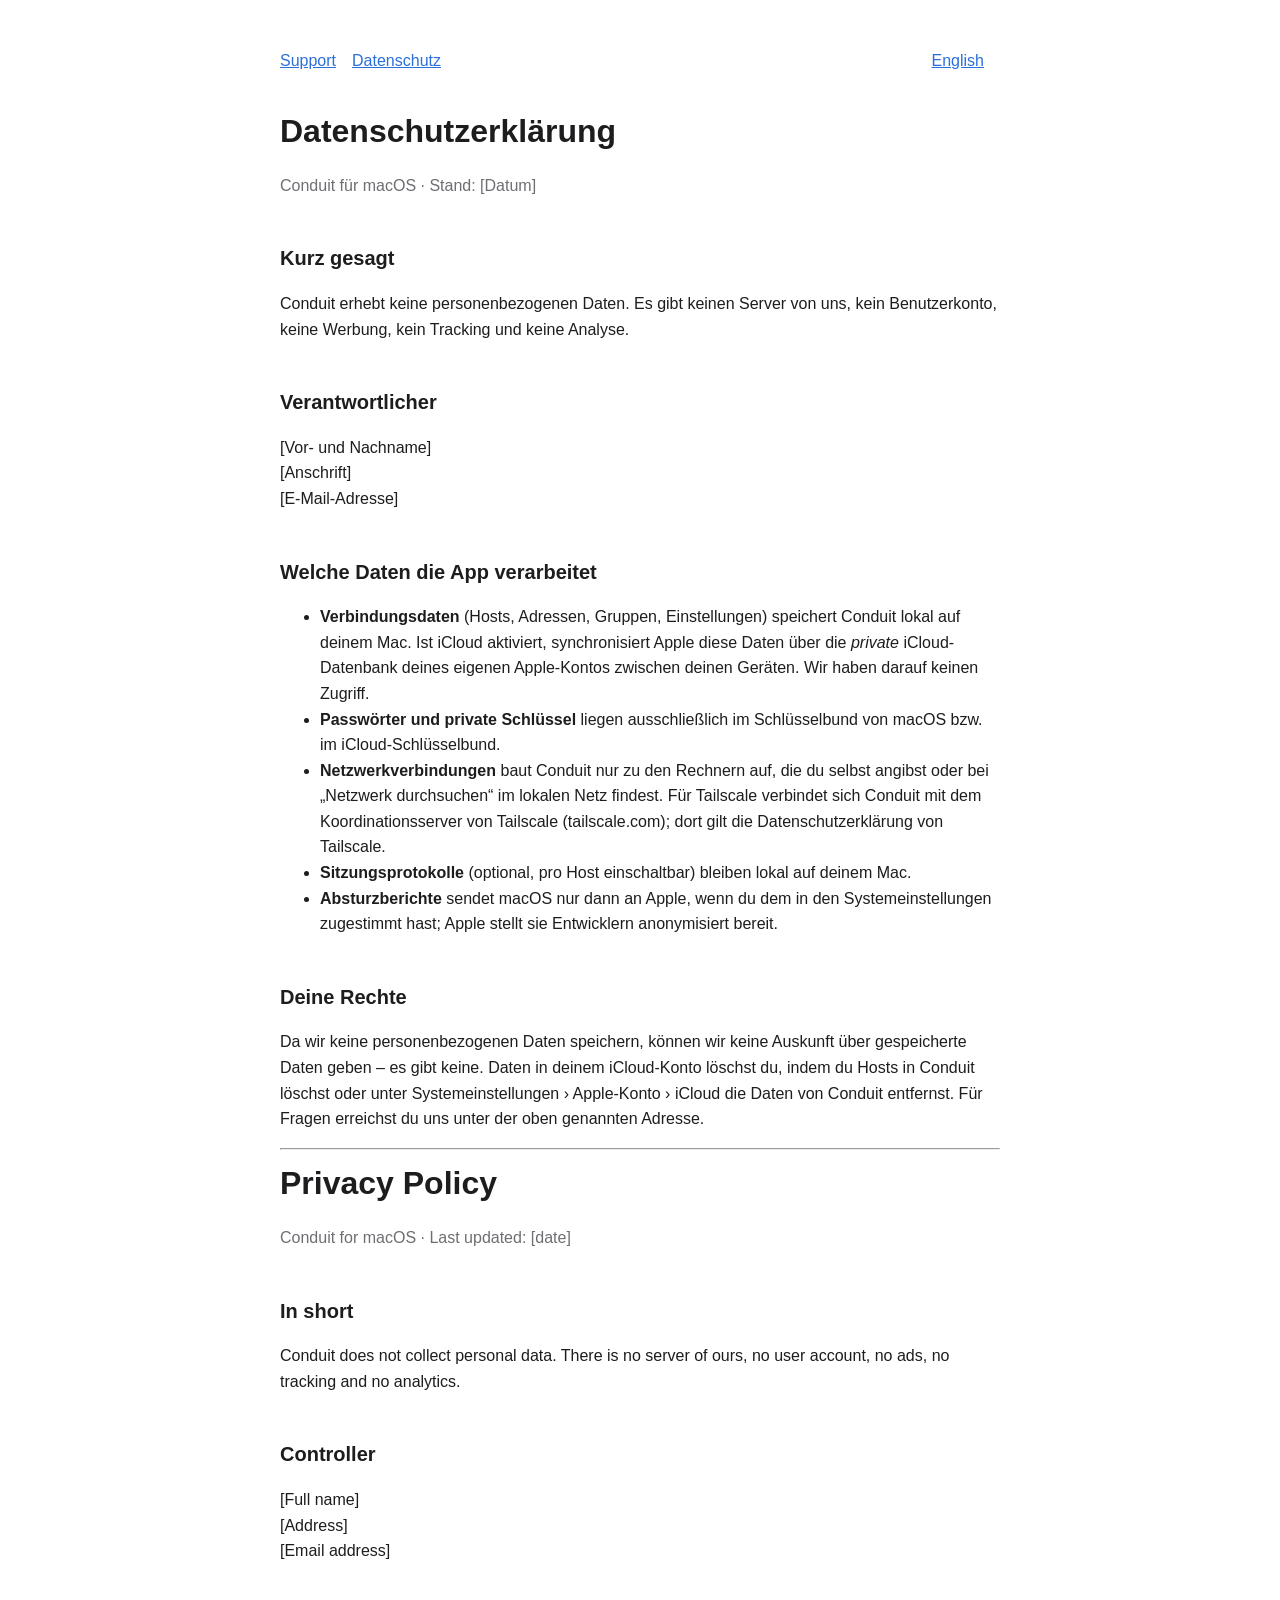
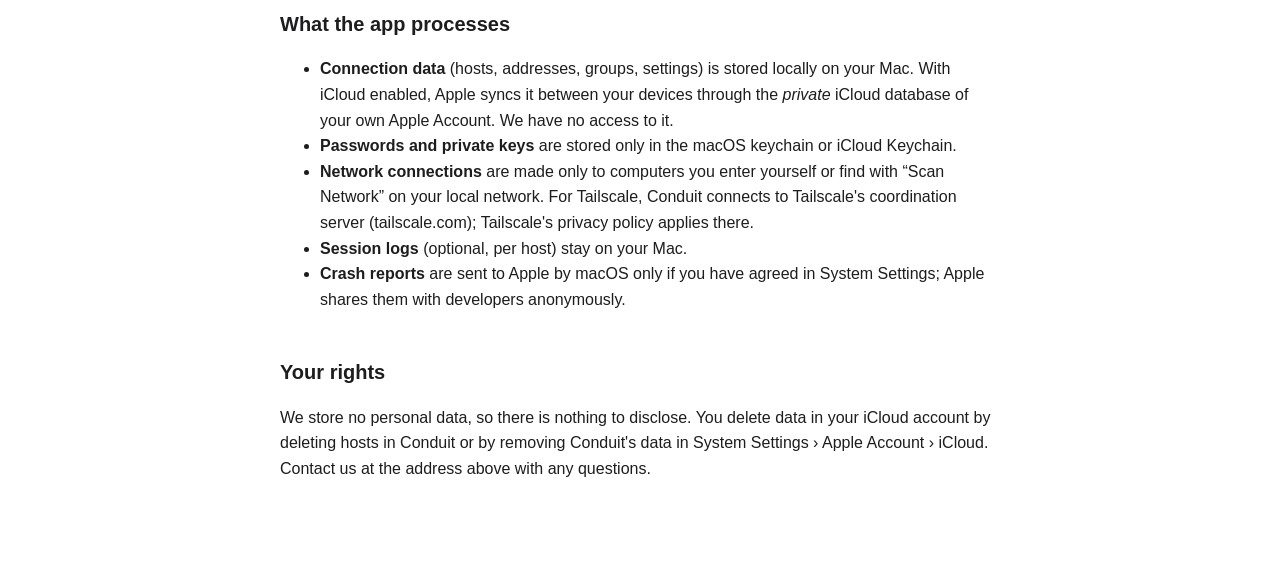
==== privacy/index.html @ 723af697 "Datenschutz- und Support-Seite für Conduit Co-Authored-By: Claude Opus 5.5 <noreply@anthropic.com>" ====
<!doctype html>
<html lang="de">
<head>
<meta charset="utf-8"><meta name="viewport" content="width=device-width, initial-scale=1">
<title>Conduit – Datenschutz</title>
<link rel="stylesheet" href="../style.css">
</head>
<body><main>
<nav><a href="../support/">Support</a><a href="./">Datenschutz</a><a class="lang" href="#english">English</a></nav>
<h1>Datenschutzerklärung</h1>
<p class="muted">Conduit für macOS · Stand: [Datum]</p>

<h2>Kurz gesagt</h2>
<p>Conduit erhebt keine personenbezogenen Daten. Es gibt keinen Server von uns, kein Benutzerkonto, keine Werbung, kein Tracking und keine Analyse.</p>

<h2>Verantwortlicher</h2>
<p>[Vor- und Nachname]<br>[Anschrift]<br>[E-Mail-Adresse]</p>

<h2>Welche Daten die App verarbeitet</h2>
<ul>
<li><strong>Verbindungsdaten</strong> (Hosts, Adressen, Gruppen, Einstellungen) speichert Conduit lokal auf deinem Mac. Ist iCloud aktiviert, synchronisiert Apple diese Daten über die <em>private</em> iCloud-Datenbank deines eigenen Apple-Kontos zwischen deinen Geräten. Wir haben darauf keinen Zugriff.</li>
<li><strong>Passwörter und private Schlüssel</strong> liegen ausschließlich im Schlüsselbund von macOS bzw. im iCloud-Schlüsselbund.</li>
<li><strong>Netzwerkverbindungen</strong> baut Conduit nur zu den Rechnern auf, die du selbst angibst oder bei „Netzwerk durchsuchen“ im lokalen Netz findest. Für Tailscale verbindet sich Conduit mit dem Koordinationsserver von Tailscale (tailscale.com); dort gilt die Datenschutzerklärung von Tailscale.</li>
<li><strong>Sitzungsprotokolle</strong> (optional, pro Host einschaltbar) bleiben lokal auf deinem Mac.</li>
<li><strong>Absturzberichte</strong> sendet macOS nur dann an Apple, wenn du dem in den Systemeinstellungen zugestimmt hast; Apple stellt sie Entwicklern anonymisiert bereit.</li>
</ul>

<h2>Deine Rechte</h2>
<p>Da wir keine personenbezogenen Daten speichern, können wir keine Auskunft über gespeicherte Daten geben – es gibt keine. Daten in deinem iCloud-Konto löschst du, indem du Hosts in Conduit löschst oder unter Systemeinstellungen › Apple-Konto › iCloud die Daten von Conduit entfernst. Für Fragen erreichst du uns unter der oben genannten Adresse.</p>

<hr>
<h1 id="english">Privacy Policy</h1>
<p class="muted">Conduit for macOS · Last updated: [date]</p>
<h2>In short</h2>
<p>Conduit does not collect personal data. There is no server of ours, no user account, no ads, no tracking and no analytics.</p>
<h2>Controller</h2>
<p>[Full name]<br>[Address]<br>[Email address]</p>
<h2>What the app processes</h2>
<ul>
<li><strong>Connection data</strong> (hosts, addresses, groups, settings) is stored locally on your Mac. With iCloud enabled, Apple syncs it between your devices through the <em>private</em> iCloud database of your own Apple Account. We have no access to it.</li>
<li><strong>Passwords and private keys</strong> are stored only in the macOS keychain or iCloud Keychain.</li>
<li><strong>Network connections</strong> are made only to computers you enter yourself or find with “Scan Network” on your local network. For Tailscale, Conduit connects to Tailscale's coordination server (tailscale.com); Tailscale's privacy policy applies there.</li>
<li><strong>Session logs</strong> (optional, per host) stay on your Mac.</li>
<li><strong>Crash reports</strong> are sent to Apple by macOS only if you have agreed in System Settings; Apple shares them with developers anonymously.</li>
</ul>
<h2>Your rights</h2>
<p>We store no personal data, so there is nothing to disclose. You delete data in your iCloud account by deleting hosts in Conduit or by removing Conduit's data in System Settings › Apple Account › iCloud. Contact us at the address above with any questions.</p>
</main></body></html>
---- style.css ----
:root { color-scheme: light dark; --fg: #1d1d1f; --muted: #6e6e73; --bg: #ffffff; --accent: #2a6fdb; }
@media (prefers-color-scheme: dark) { :root { --fg: #f5f5f7; --muted: #a1a1a6; --bg: #161618; --accent: #6aa5ff; } }
body { margin: 0; background: var(--bg); color: var(--fg); font: 16px/1.6 -apple-system, BlinkMacSystemFont, "Segoe UI", sans-serif; }
main { max-width: 720px; margin: 0 auto; padding: 48px 20px 80px; }
h1 { font-size: 2rem; margin: 0 0 4px; } h2 { margin-top: 2.2em; font-size: 1.25rem; }
.muted { color: var(--muted); } a { color: var(--accent); }
nav { margin-bottom: 32px; } nav a { margin-right: 16px; }
.lang { float: right; }
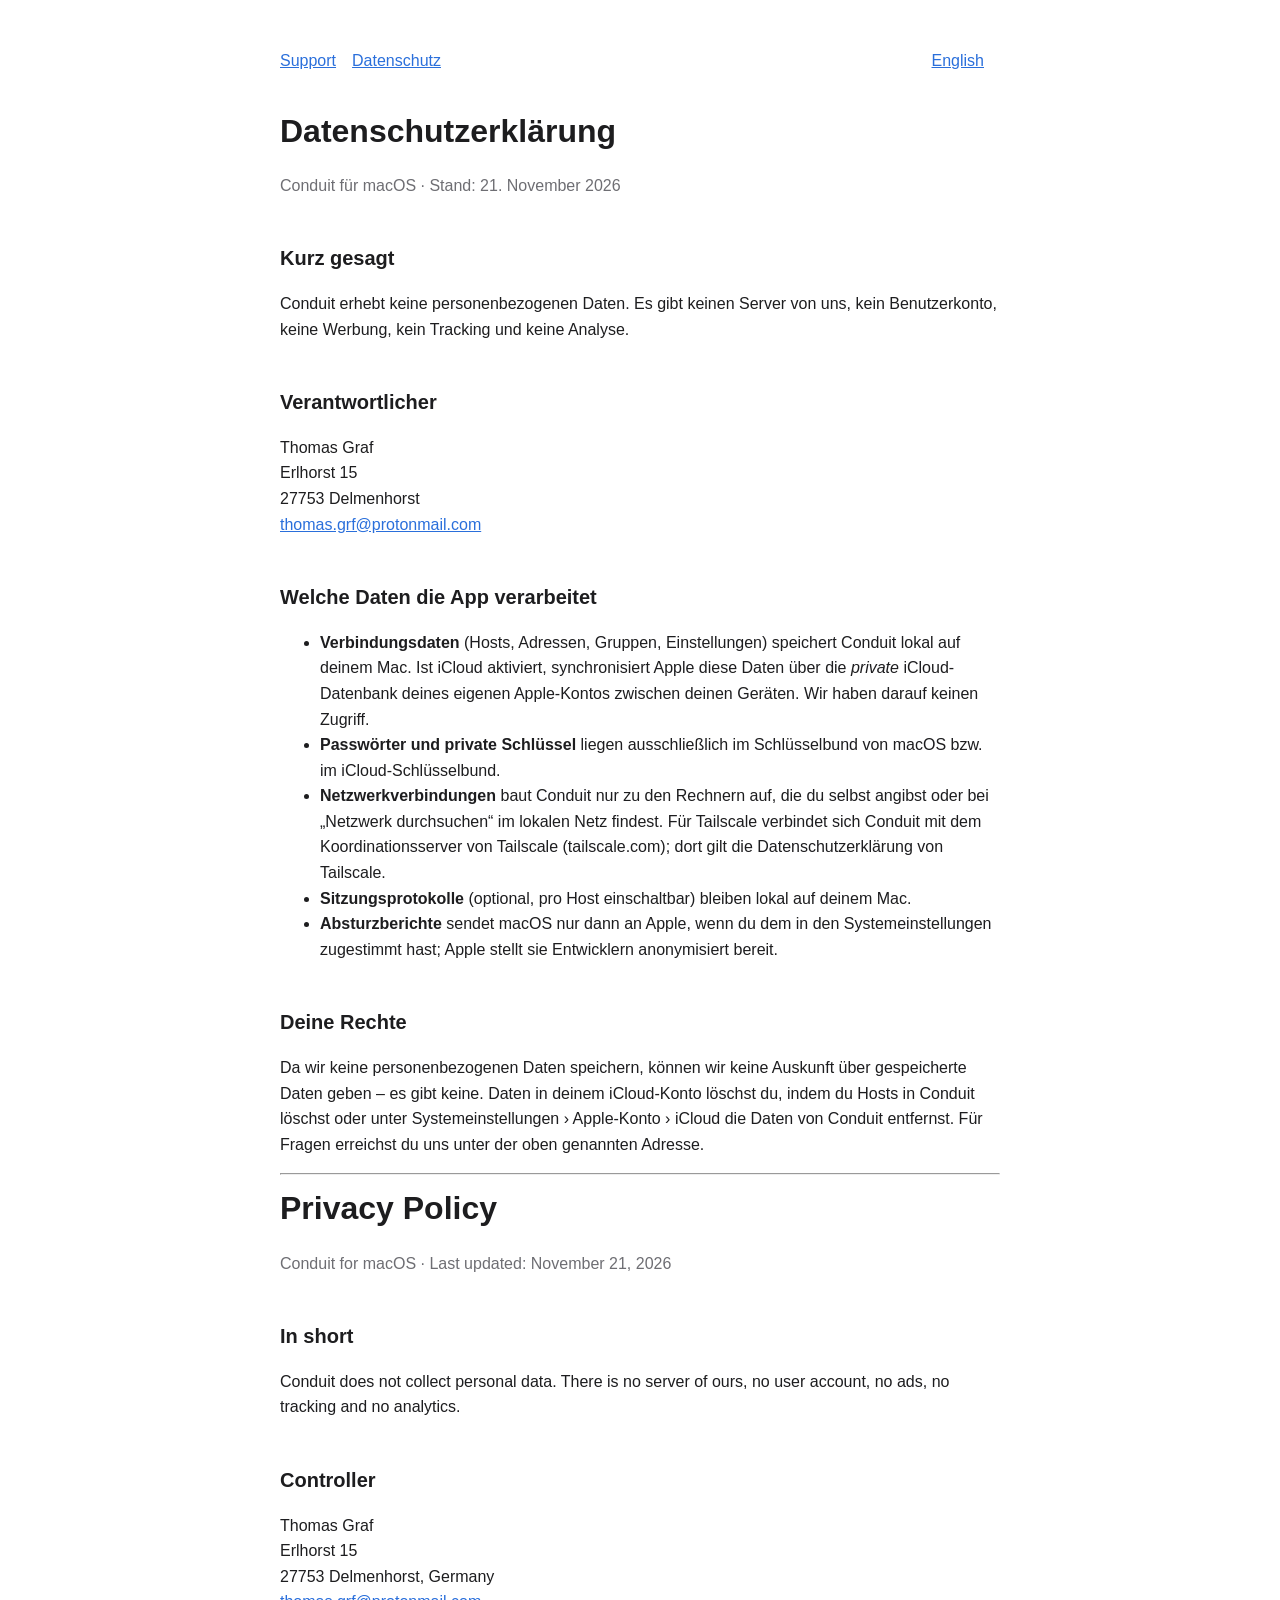
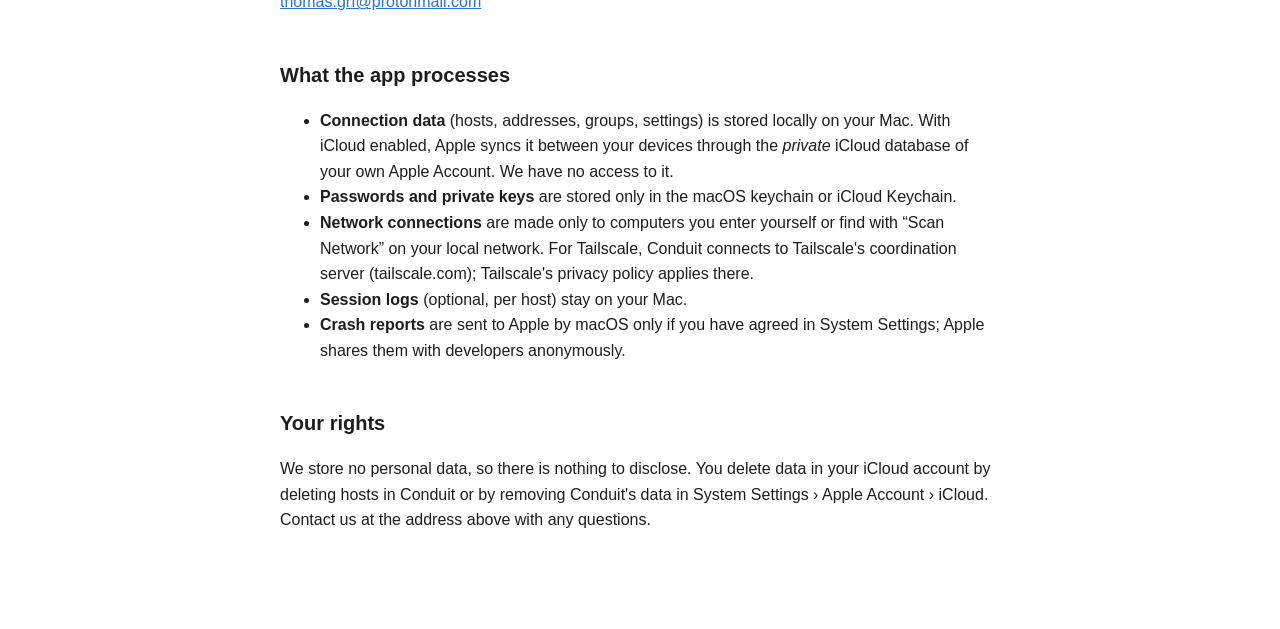
==== commit 5afeb183: "Kontaktdaten in Datenschutz- und Support-Seite eintragen Co-Authored-By: Claude Fable 5.2 <noreply@a" ====
--- a/privacy/index.html
+++ b/privacy/index.html
@@ -8,13 +8,13 @@
 <body><main>
 <nav><a href="../support/">Support</a><a href="./">Datenschutz</a><a class="lang" href="#english">English</a></nav>
 <h1>Datenschutzerklärung</h1>
-<p class="muted">Conduit für macOS · Stand: [Datum]</p>
+<p class="muted">Conduit für macOS · Stand: 21. November 2026</p>
 
 <h2>Kurz gesagt</h2>
 <p>Conduit erhebt keine personenbezogenen Daten. Es gibt keinen Server von uns, kein Benutzerkonto, keine Werbung, kein Tracking und keine Analyse.</p>
 
 <h2>Verantwortlicher</h2>
-<p>[Vor- und Nachname]<br>[Anschrift]<br>[E-Mail-Adresse]</p>
+<p>Thomas Graf<br>Erlhorst 15<br>27753 Delmenhorst<br><a href="mailto:thomas.grf@protonmail.com">thomas.grf@protonmail.com</a></p>
 
 <h2>Welche Daten die App verarbeitet</h2>
 <ul>
@@ -30,11 +30,11 @@
 
 <hr>
 <h1 id="english">Privacy Policy</h1>
-<p class="muted">Conduit for macOS · Last updated: [date]</p>
+<p class="muted">Conduit for macOS · Last updated: November 21, 2026</p>
 <h2>In short</h2>
 <p>Conduit does not collect personal data. There is no server of ours, no user account, no ads, no tracking and no analytics.</p>
 <h2>Controller</h2>
-<p>[Full name]<br>[Address]<br>[Email address]</p>
+<p>Thomas Graf<br>Erlhorst 15<br>27753 Delmenhorst, Germany<br><a href="mailto:thomas.grf@protonmail.com">thomas.grf@protonmail.com</a></p>
 <h2>What the app processes</h2>
 <ul>
 <li><strong>Connection data</strong> (hosts, addresses, groups, settings) is stored locally on your Mac. With iCloud enabled, Apple syncs it between your devices through the <em>private</em> iCloud database of your own Apple Account. We have no access to it.</li>
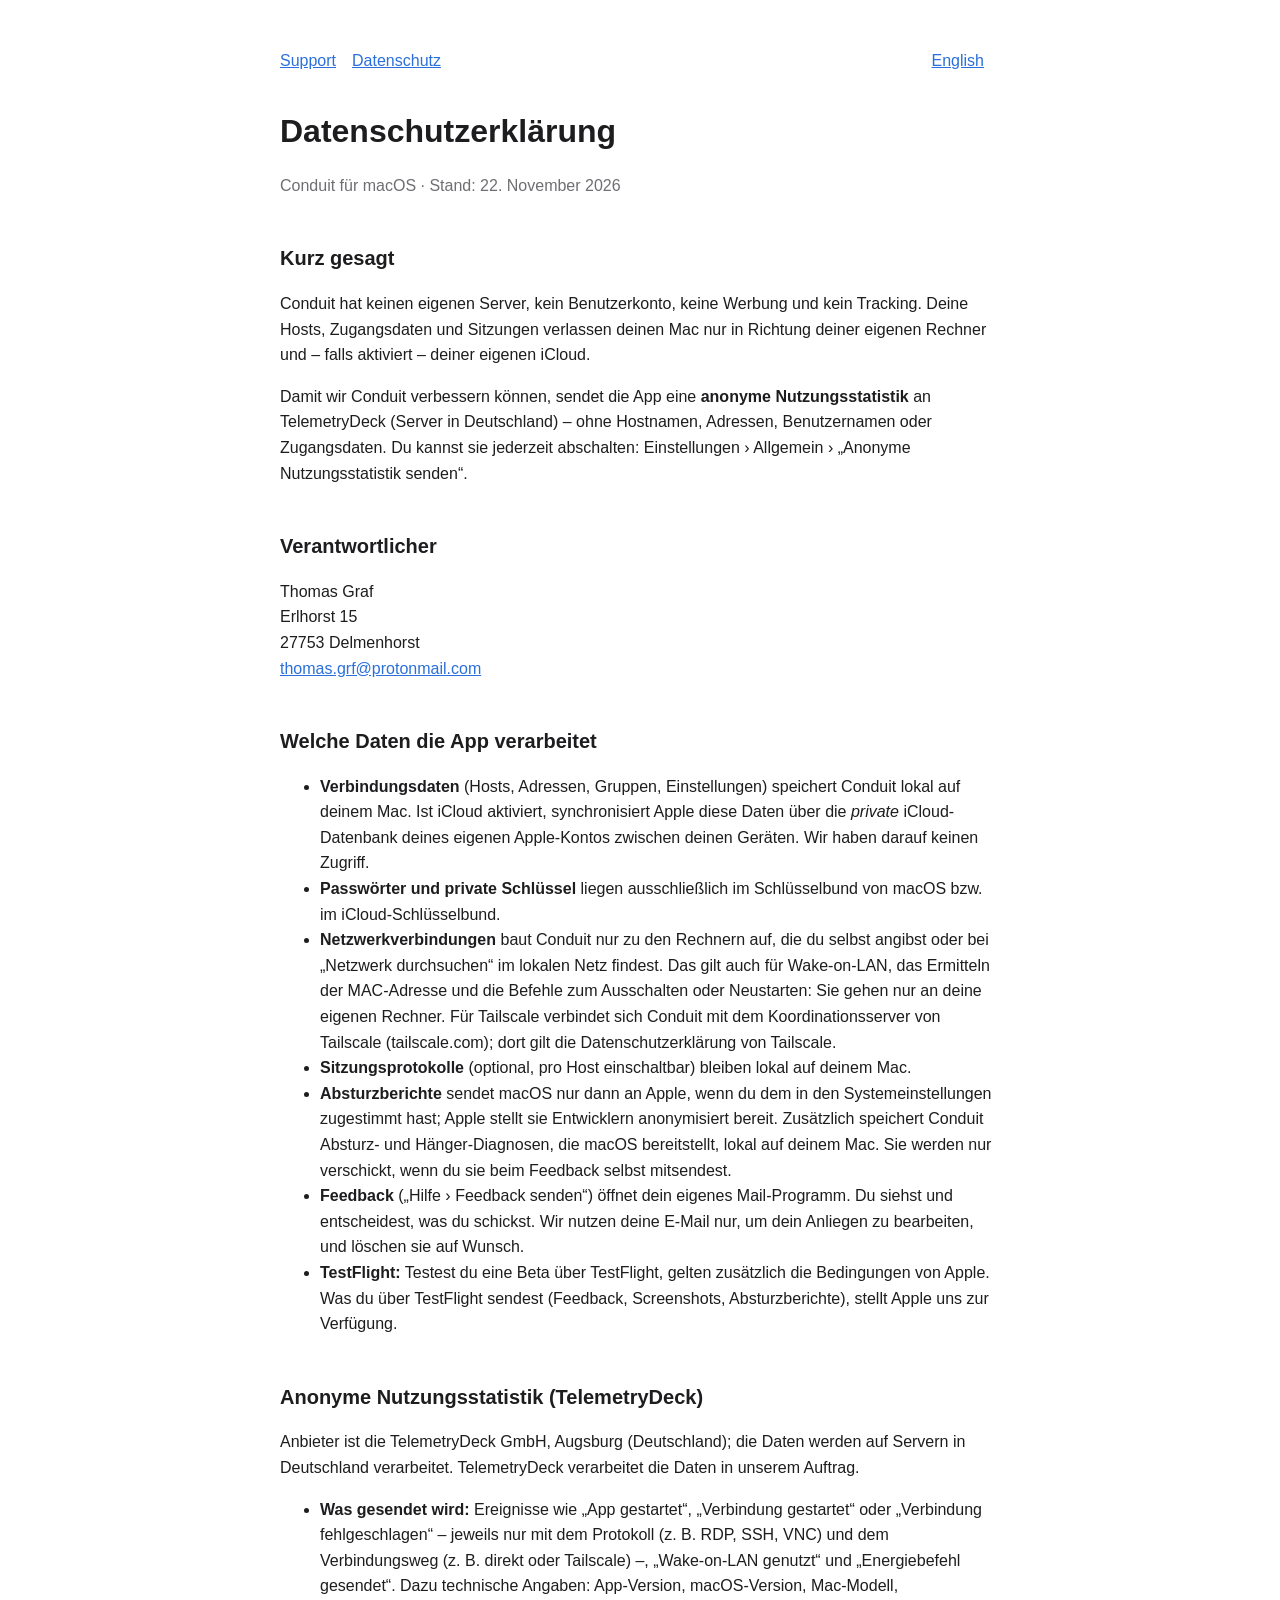
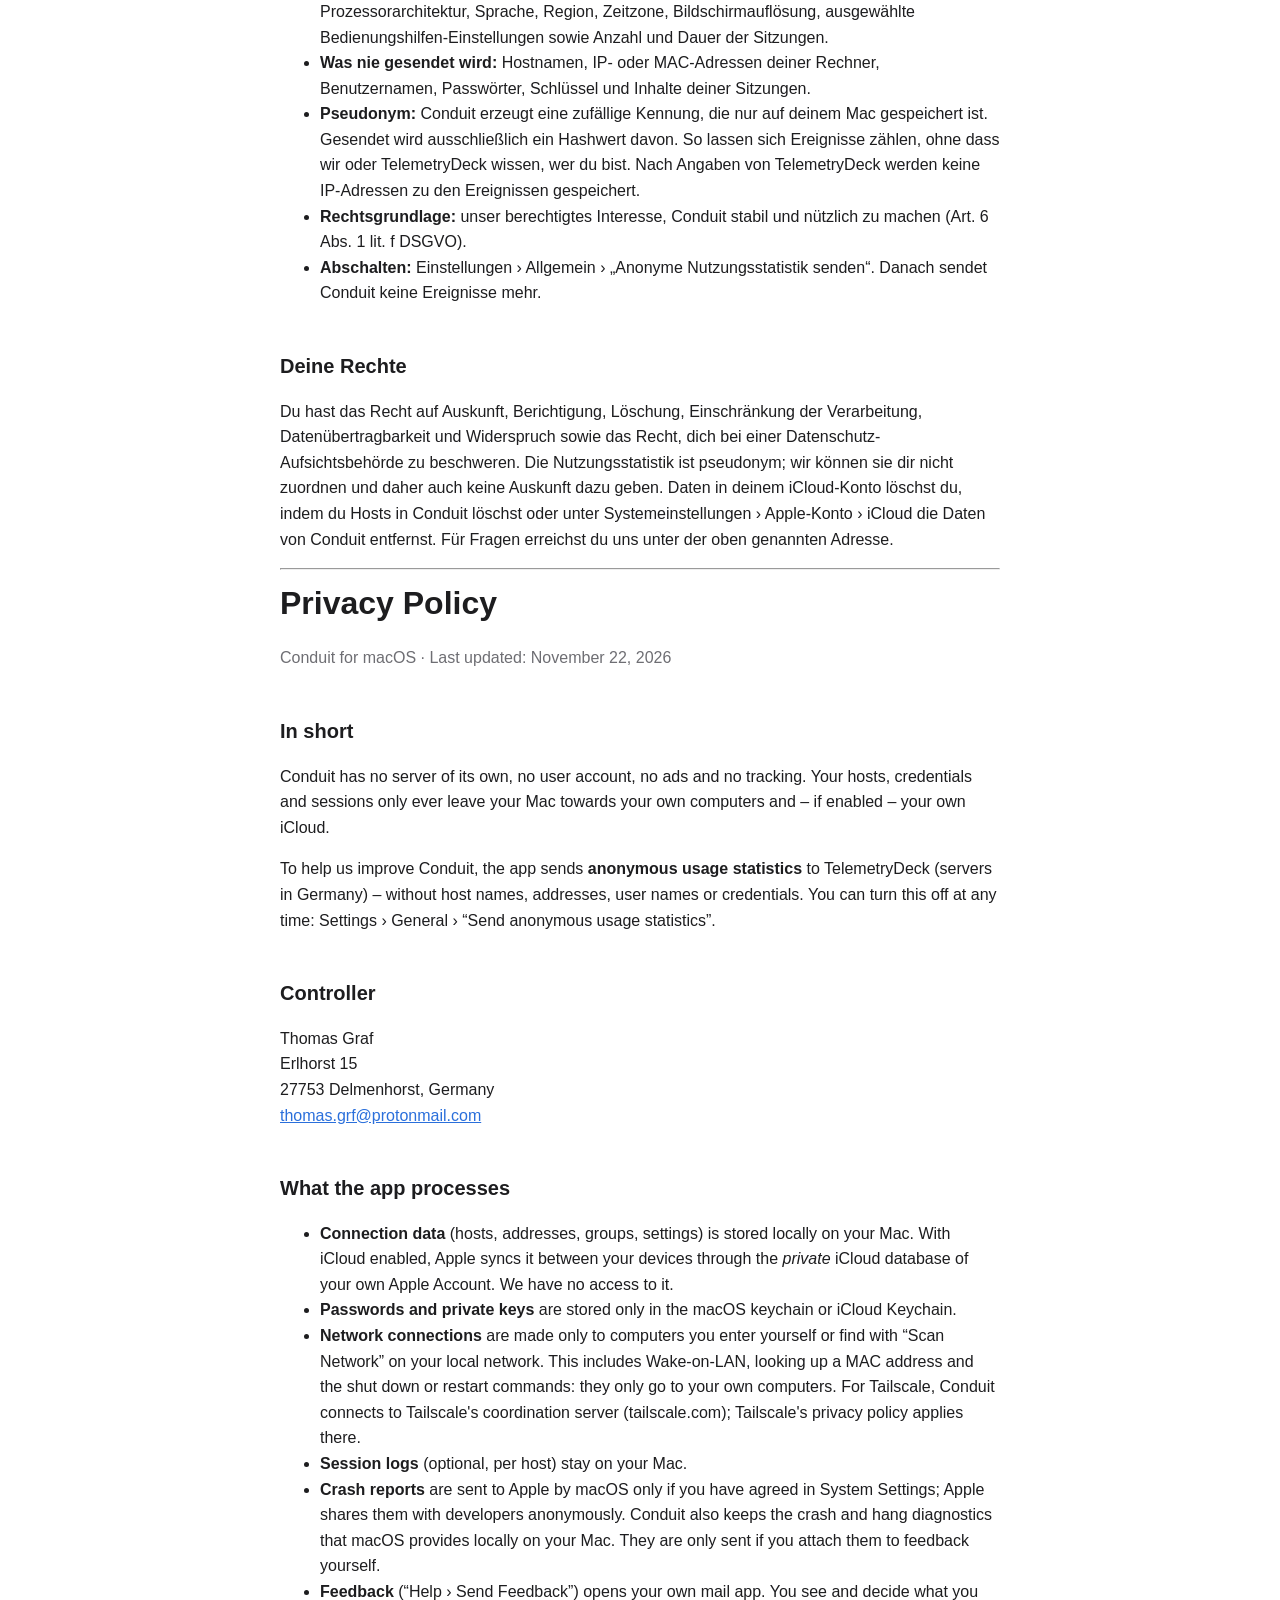
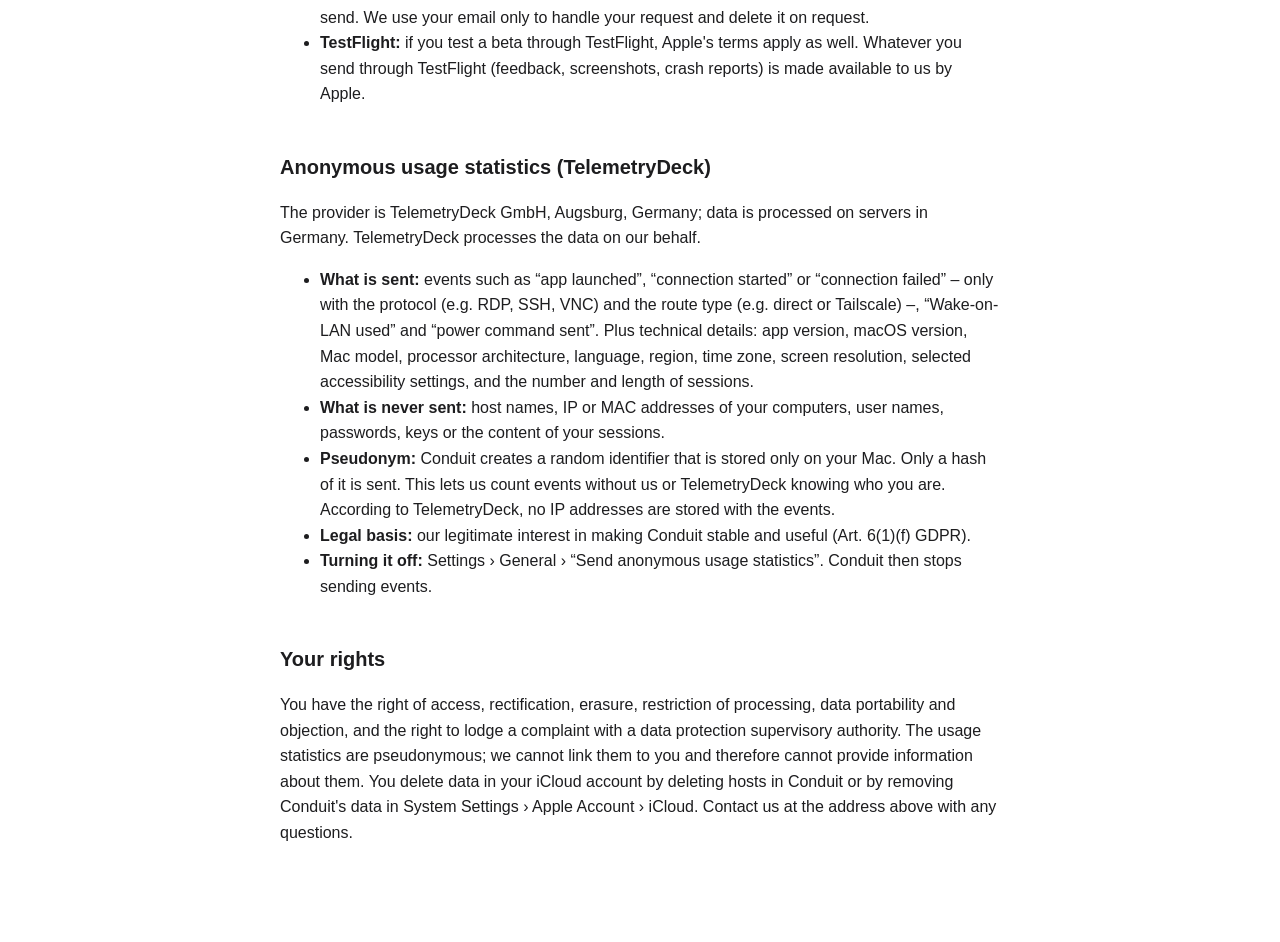
==== commit d72b8864: "Datenschutz: anonyme Nutzungsstatistik (TelemetryDeck), Feedback, lokale Diagnosen, TestFlight Co-Au" ====
--- a/privacy/index.html
+++ b/privacy/index.html
@@ -8,10 +8,11 @@
 <body><main>
 <nav><a href="../support/">Support</a><a href="./">Datenschutz</a><a class="lang" href="#english">English</a></nav>
 <h1>Datenschutzerklärung</h1>
-<p class="muted">Conduit für macOS · Stand: 21. November 2026</p>
+<p class="muted">Conduit für macOS · Stand: 22. November 2026</p>
 
 <h2>Kurz gesagt</h2>
-<p>Conduit erhebt keine personenbezogenen Daten. Es gibt keinen Server von uns, kein Benutzerkonto, keine Werbung, kein Tracking und keine Analyse.</p>
+<p>Conduit hat keinen eigenen Server, kein Benutzerkonto, keine Werbung und kein Tracking. Deine Hosts, Zugangsdaten und Sitzungen verlassen deinen Mac nur in Richtung deiner eigenen Rechner und – falls aktiviert – deiner eigenen iCloud.</p>
+<p>Damit wir Conduit verbessern können, sendet die App eine <strong>anonyme Nutzungsstatistik</strong> an TelemetryDeck (Server in Deutschland) – ohne Hostnamen, Adressen, Benutzernamen oder Zugangsdaten. Du kannst sie jederzeit abschalten: Einstellungen › Allgemein › „Anonyme Nutzungsstatistik senden“.</p>
 
 <h2>Verantwortlicher</h2>
 <p>Thomas Graf<br>Erlhorst 15<br>27753 Delmenhorst<br><a href="mailto:thomas.grf@protonmail.com">thomas.grf@protonmail.com</a></p>
@@ -20,29 +21,53 @@
 <ul>
 <li><strong>Verbindungsdaten</strong> (Hosts, Adressen, Gruppen, Einstellungen) speichert Conduit lokal auf deinem Mac. Ist iCloud aktiviert, synchronisiert Apple diese Daten über die <em>private</em> iCloud-Datenbank deines eigenen Apple-Kontos zwischen deinen Geräten. Wir haben darauf keinen Zugriff.</li>
 <li><strong>Passwörter und private Schlüssel</strong> liegen ausschließlich im Schlüsselbund von macOS bzw. im iCloud-Schlüsselbund.</li>
-<li><strong>Netzwerkverbindungen</strong> baut Conduit nur zu den Rechnern auf, die du selbst angibst oder bei „Netzwerk durchsuchen“ im lokalen Netz findest. Für Tailscale verbindet sich Conduit mit dem Koordinationsserver von Tailscale (tailscale.com); dort gilt die Datenschutzerklärung von Tailscale.</li>
+<li><strong>Netzwerkverbindungen</strong> baut Conduit nur zu den Rechnern auf, die du selbst angibst oder bei „Netzwerk durchsuchen“ im lokalen Netz findest. Das gilt auch für Wake-on-LAN, das Ermitteln der MAC-Adresse und die Befehle zum Ausschalten oder Neustarten: Sie gehen nur an deine eigenen Rechner. Für Tailscale verbindet sich Conduit mit dem Koordinationsserver von Tailscale (tailscale.com); dort gilt die Datenschutzerklärung von Tailscale.</li>
 <li><strong>Sitzungsprotokolle</strong> (optional, pro Host einschaltbar) bleiben lokal auf deinem Mac.</li>
-<li><strong>Absturzberichte</strong> sendet macOS nur dann an Apple, wenn du dem in den Systemeinstellungen zugestimmt hast; Apple stellt sie Entwicklern anonymisiert bereit.</li>
+<li><strong>Absturzberichte</strong> sendet macOS nur dann an Apple, wenn du dem in den Systemeinstellungen zugestimmt hast; Apple stellt sie Entwicklern anonymisiert bereit. Zusätzlich speichert Conduit Absturz- und Hänger-Diagnosen, die macOS bereitstellt, lokal auf deinem Mac. Sie werden nur verschickt, wenn du sie beim Feedback selbst mitsendest.</li>
+<li><strong>Feedback</strong> („Hilfe › Feedback senden“) öffnet dein eigenes Mail-Programm. Du siehst und entscheidest, was du schickst. Wir nutzen deine E-Mail nur, um dein Anliegen zu bearbeiten, und löschen sie auf Wunsch.</li>
+<li><strong>TestFlight:</strong> Testest du eine Beta über TestFlight, gelten zusätzlich die Bedingungen von Apple. Was du über TestFlight sendest (Feedback, Screenshots, Absturzberichte), stellt Apple uns zur Verfügung.</li>
+</ul>
+
+<h2>Anonyme Nutzungsstatistik (TelemetryDeck)</h2>
+<p>Anbieter ist die TelemetryDeck GmbH, Augsburg (Deutschland); die Daten werden auf Servern in Deutschland verarbeitet. TelemetryDeck verarbeitet die Daten in unserem Auftrag.</p>
+<ul>
+<li><strong>Was gesendet wird:</strong> Ereignisse wie „App gestartet“, „Verbindung gestartet“ oder „Verbindung fehlgeschlagen“ – jeweils nur mit dem Protokoll (z. B. RDP, SSH, VNC) und dem Verbindungsweg (z. B. direkt oder Tailscale) –, „Wake-on-LAN genutzt“ und „Energiebefehl gesendet“. Dazu technische Angaben: App-Version, macOS-Version, Mac-Modell, Prozessorarchitektur, Sprache, Region, Zeitzone, Bildschirmauflösung, ausgewählte Bedienungshilfen-Einstellungen sowie Anzahl und Dauer der Sitzungen.</li>
+<li><strong>Was nie gesendet wird:</strong> Hostnamen, IP- oder MAC-Adressen deiner Rechner, Benutzernamen, Passwörter, Schlüssel und Inhalte deiner Sitzungen.</li>
+<li><strong>Pseudonym:</strong> Conduit erzeugt eine zufällige Kennung, die nur auf deinem Mac gespeichert ist. Gesendet wird ausschließlich ein Hashwert davon. So lassen sich Ereignisse zählen, ohne dass wir oder TelemetryDeck wissen, wer du bist. Nach Angaben von TelemetryDeck werden keine IP-Adressen zu den Ereignissen gespeichert.</li>
+<li><strong>Rechtsgrundlage:</strong> unser berechtigtes Interesse, Conduit stabil und nützlich zu machen (Art. 6 Abs. 1 lit. f DSGVO).</li>
+<li><strong>Abschalten:</strong> Einstellungen › Allgemein › „Anonyme Nutzungsstatistik senden“. Danach sendet Conduit keine Ereignisse mehr.</li>
 </ul>
 
 <h2>Deine Rechte</h2>
-<p>Da wir keine personenbezogenen Daten speichern, können wir keine Auskunft über gespeicherte Daten geben – es gibt keine. Daten in deinem iCloud-Konto löschst du, indem du Hosts in Conduit löschst oder unter Systemeinstellungen › Apple-Konto › iCloud die Daten von Conduit entfernst. Für Fragen erreichst du uns unter der oben genannten Adresse.</p>
+<p>Du hast das Recht auf Auskunft, Berichtigung, Löschung, Einschränkung der Verarbeitung, Datenübertragbarkeit und Widerspruch sowie das Recht, dich bei einer Datenschutz-Aufsichtsbehörde zu beschweren. Die Nutzungsstatistik ist pseudonym; wir können sie dir nicht zuordnen und daher auch keine Auskunft dazu geben. Daten in deinem iCloud-Konto löschst du, indem du Hosts in Conduit löschst oder unter Systemeinstellungen › Apple-Konto › iCloud die Daten von Conduit entfernst. Für Fragen erreichst du uns unter der oben genannten Adresse.</p>
 
 <hr>
 <h1 id="english">Privacy Policy</h1>
-<p class="muted">Conduit for macOS · Last updated: November 21, 2026</p>
+<p class="muted">Conduit for macOS · Last updated: November 22, 2026</p>
 <h2>In short</h2>
-<p>Conduit does not collect personal data. There is no server of ours, no user account, no ads, no tracking and no analytics.</p>
+<p>Conduit has no server of its own, no user account, no ads and no tracking. Your hosts, credentials and sessions only ever leave your Mac towards your own computers and – if enabled – your own iCloud.</p>
+<p>To help us improve Conduit, the app sends <strong>anonymous usage statistics</strong> to TelemetryDeck (servers in Germany) – without host names, addresses, user names or credentials. You can turn this off at any time: Settings › General › “Send anonymous usage statistics”.</p>
 <h2>Controller</h2>
 <p>Thomas Graf<br>Erlhorst 15<br>27753 Delmenhorst, Germany<br><a href="mailto:thomas.grf@protonmail.com">thomas.grf@protonmail.com</a></p>
 <h2>What the app processes</h2>
 <ul>
 <li><strong>Connection data</strong> (hosts, addresses, groups, settings) is stored locally on your Mac. With iCloud enabled, Apple syncs it between your devices through the <em>private</em> iCloud database of your own Apple Account. We have no access to it.</li>
 <li><strong>Passwords and private keys</strong> are stored only in the macOS keychain or iCloud Keychain.</li>
-<li><strong>Network connections</strong> are made only to computers you enter yourself or find with “Scan Network” on your local network. For Tailscale, Conduit connects to Tailscale's coordination server (tailscale.com); Tailscale's privacy policy applies there.</li>
+<li><strong>Network connections</strong> are made only to computers you enter yourself or find with “Scan Network” on your local network. This includes Wake-on-LAN, looking up a MAC address and the shut down or restart commands: they only go to your own computers. For Tailscale, Conduit connects to Tailscale's coordination server (tailscale.com); Tailscale's privacy policy applies there.</li>
 <li><strong>Session logs</strong> (optional, per host) stay on your Mac.</li>
-<li><strong>Crash reports</strong> are sent to Apple by macOS only if you have agreed in System Settings; Apple shares them with developers anonymously.</li>
+<li><strong>Crash reports</strong> are sent to Apple by macOS only if you have agreed in System Settings; Apple shares them with developers anonymously. Conduit also keeps the crash and hang diagnostics that macOS provides locally on your Mac. They are only sent if you attach them to feedback yourself.</li>
+<li><strong>Feedback</strong> (“Help › Send Feedback”) opens your own mail app. You see and decide what you send. We use your email only to handle your request and delete it on request.</li>
+<li><strong>TestFlight:</strong> if you test a beta through TestFlight, Apple's terms apply as well. Whatever you send through TestFlight (feedback, screenshots, crash reports) is made available to us by Apple.</li>
+</ul>
+<h2>Anonymous usage statistics (TelemetryDeck)</h2>
+<p>The provider is TelemetryDeck GmbH, Augsburg, Germany; data is processed on servers in Germany. TelemetryDeck processes the data on our behalf.</p>
+<ul>
+<li><strong>What is sent:</strong> events such as “app launched”, “connection started” or “connection failed” – only with the protocol (e.g. RDP, SSH, VNC) and the route type (e.g. direct or Tailscale) –, “Wake-on-LAN used” and “power command sent”. Plus technical details: app version, macOS version, Mac model, processor architecture, language, region, time zone, screen resolution, selected accessibility settings, and the number and length of sessions.</li>
+<li><strong>What is never sent:</strong> host names, IP or MAC addresses of your computers, user names, passwords, keys or the content of your sessions.</li>
+<li><strong>Pseudonym:</strong> Conduit creates a random identifier that is stored only on your Mac. Only a hash of it is sent. This lets us count events without us or TelemetryDeck knowing who you are. According to TelemetryDeck, no IP addresses are stored with the events.</li>
+<li><strong>Legal basis:</strong> our legitimate interest in making Conduit stable and useful (Art. 6(1)(f) GDPR).</li>
+<li><strong>Turning it off:</strong> Settings › General › “Send anonymous usage statistics”. Conduit then stops sending events.</li>
 </ul>
 <h2>Your rights</h2>
-<p>We store no personal data, so there is nothing to disclose. You delete data in your iCloud account by deleting hosts in Conduit or by removing Conduit's data in System Settings › Apple Account › iCloud. Contact us at the address above with any questions.</p>
+<p>You have the right of access, rectification, erasure, restriction of processing, data portability and objection, and the right to lodge a complaint with a data protection supervisory authority. The usage statistics are pseudonymous; we cannot link them to you and therefore cannot provide information about them. You delete data in your iCloud account by deleting hosts in Conduit or by removing Conduit's data in System Settings › Apple Account › iCloud. Contact us at the address above with any questions.</p>
 </main></body></html>
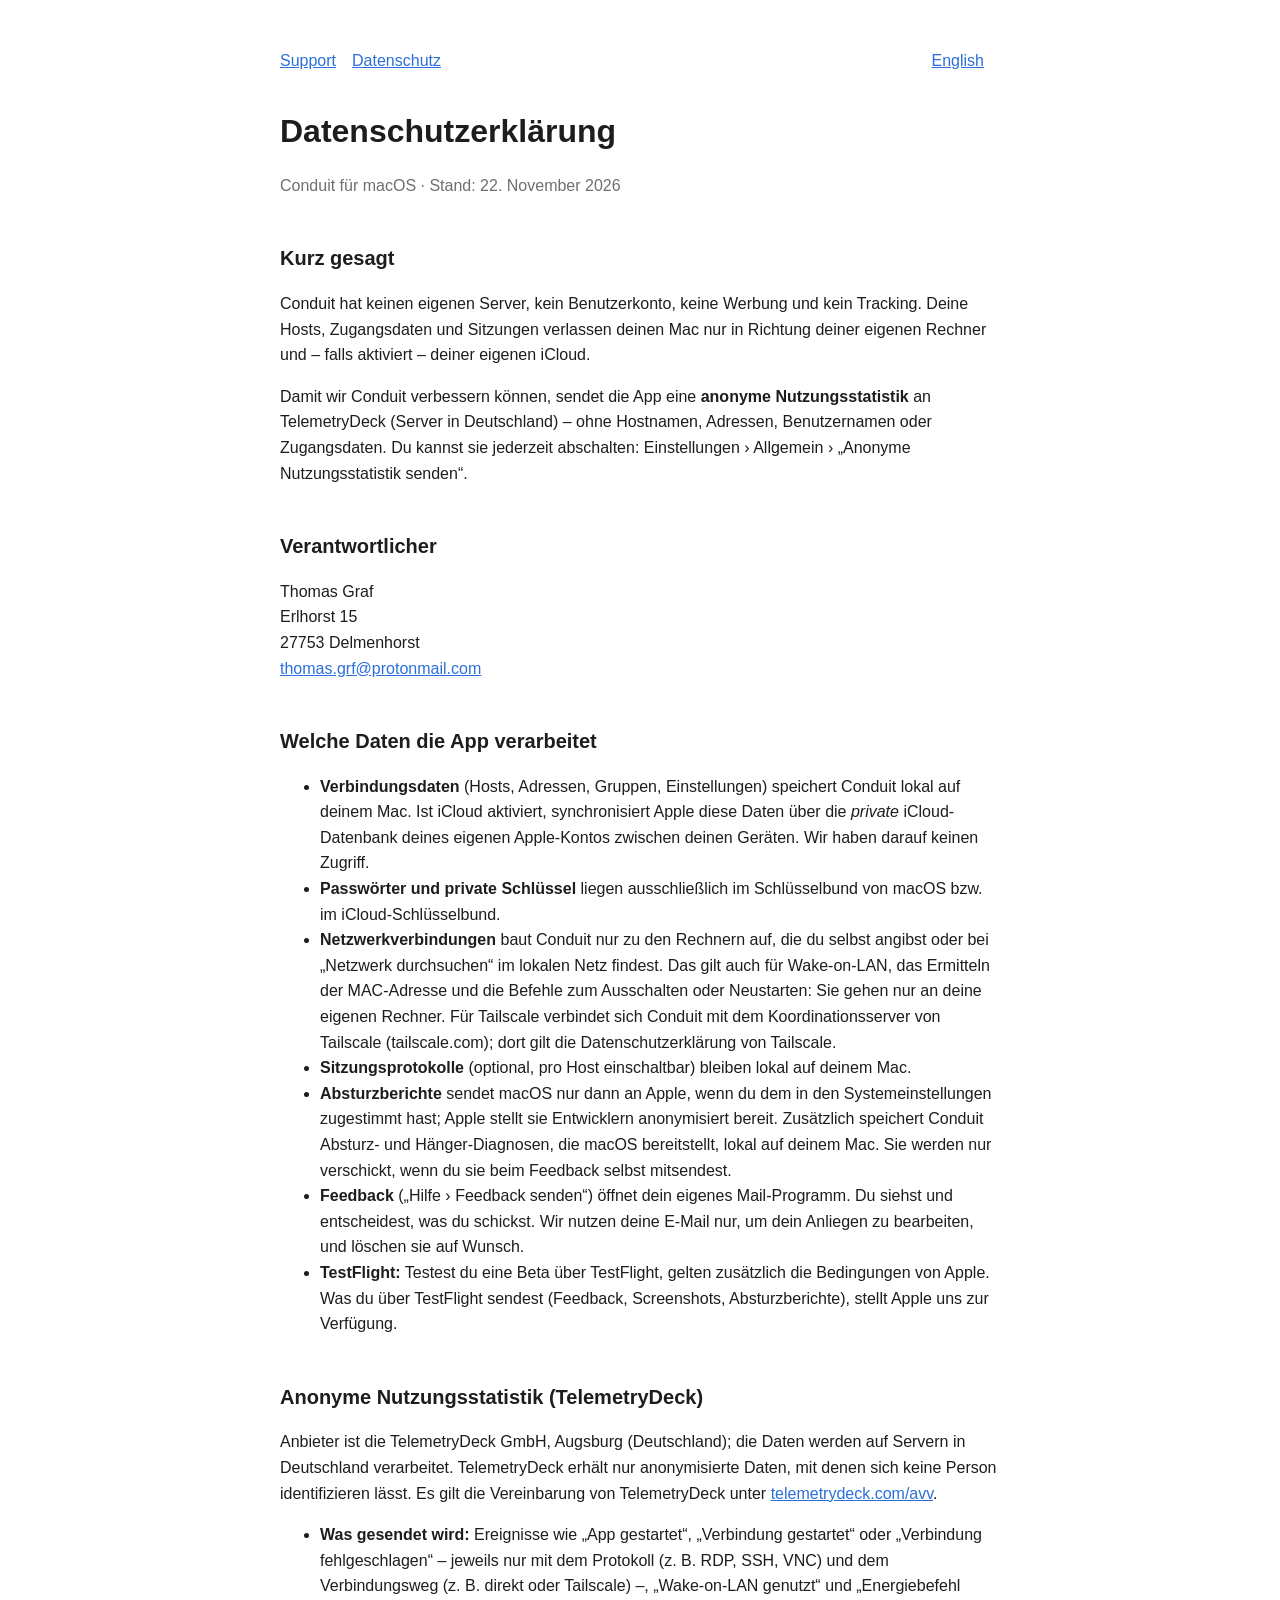
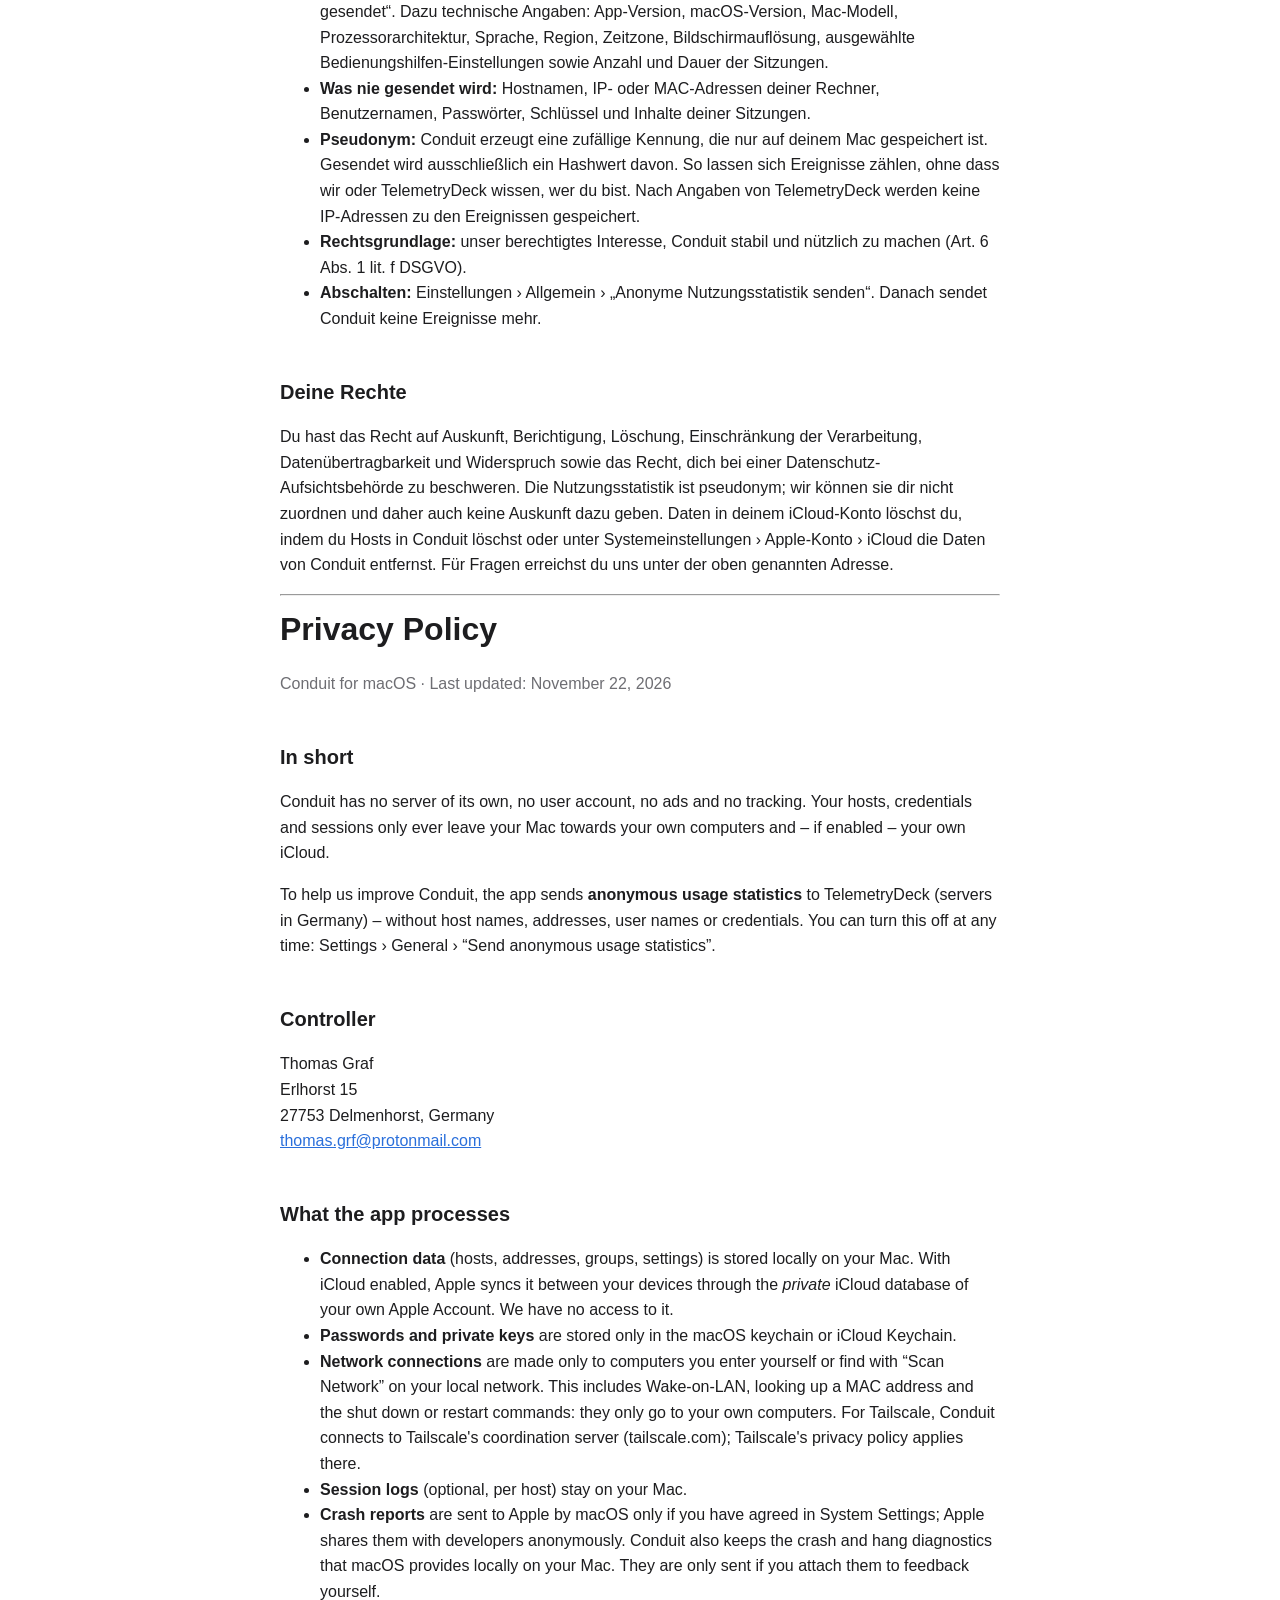
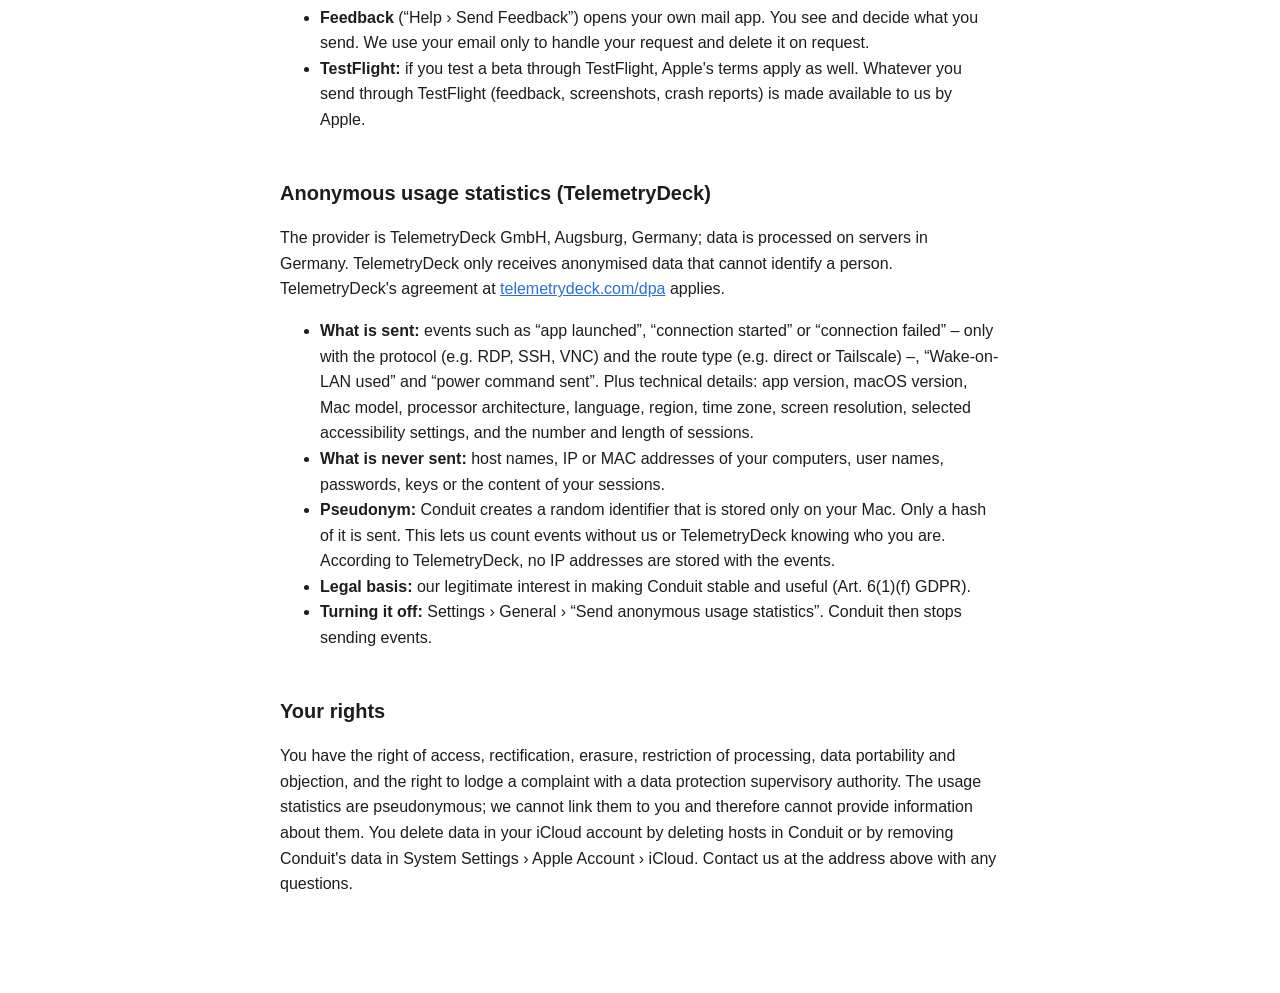
==== commit fbd3a4d5: "Datenschutz: TelemetryDeck erhält nur anonymisierte Daten (kein Auftragsverarbeiter) Co-Authored-By:" ====
--- a/privacy/index.html
+++ b/privacy/index.html
@@ -29,7 +29,7 @@
 </ul>
 
 <h2>Anonyme Nutzungsstatistik (TelemetryDeck)</h2>
-<p>Anbieter ist die TelemetryDeck GmbH, Augsburg (Deutschland); die Daten werden auf Servern in Deutschland verarbeitet. TelemetryDeck verarbeitet die Daten in unserem Auftrag.</p>
+<p>Anbieter ist die TelemetryDeck GmbH, Augsburg (Deutschland); die Daten werden auf Servern in Deutschland verarbeitet. TelemetryDeck erhält nur anonymisierte Daten, mit denen sich keine Person identifizieren lässt. Es gilt die Vereinbarung von TelemetryDeck unter <a href="https://telemetrydeck.com/avv/">telemetrydeck.com/avv</a>.</p>
 <ul>
 <li><strong>Was gesendet wird:</strong> Ereignisse wie „App gestartet“, „Verbindung gestartet“ oder „Verbindung fehlgeschlagen“ – jeweils nur mit dem Protokoll (z. B. RDP, SSH, VNC) und dem Verbindungsweg (z. B. direkt oder Tailscale) –, „Wake-on-LAN genutzt“ und „Energiebefehl gesendet“. Dazu technische Angaben: App-Version, macOS-Version, Mac-Modell, Prozessorarchitektur, Sprache, Region, Zeitzone, Bildschirmauflösung, ausgewählte Bedienungshilfen-Einstellungen sowie Anzahl und Dauer der Sitzungen.</li>
 <li><strong>Was nie gesendet wird:</strong> Hostnamen, IP- oder MAC-Adressen deiner Rechner, Benutzernamen, Passwörter, Schlüssel und Inhalte deiner Sitzungen.</li>
@@ -60,7 +60,7 @@
 <li><strong>TestFlight:</strong> if you test a beta through TestFlight, Apple's terms apply as well. Whatever you send through TestFlight (feedback, screenshots, crash reports) is made available to us by Apple.</li>
 </ul>
 <h2>Anonymous usage statistics (TelemetryDeck)</h2>
-<p>The provider is TelemetryDeck GmbH, Augsburg, Germany; data is processed on servers in Germany. TelemetryDeck processes the data on our behalf.</p>
+<p>The provider is TelemetryDeck GmbH, Augsburg, Germany; data is processed on servers in Germany. TelemetryDeck only receives anonymised data that cannot identify a person. TelemetryDeck's agreement at <a href="https://telemetrydeck.com/dpa/">telemetrydeck.com/dpa</a> applies.</p>
 <ul>
 <li><strong>What is sent:</strong> events such as “app launched”, “connection started” or “connection failed” – only with the protocol (e.g. RDP, SSH, VNC) and the route type (e.g. direct or Tailscale) –, “Wake-on-LAN used” and “power command sent”. Plus technical details: app version, macOS version, Mac model, processor architecture, language, region, time zone, screen resolution, selected accessibility settings, and the number and length of sessions.</li>
 <li><strong>What is never sent:</strong> host names, IP or MAC addresses of your computers, user names, passwords, keys or the content of your sessions.</li>
